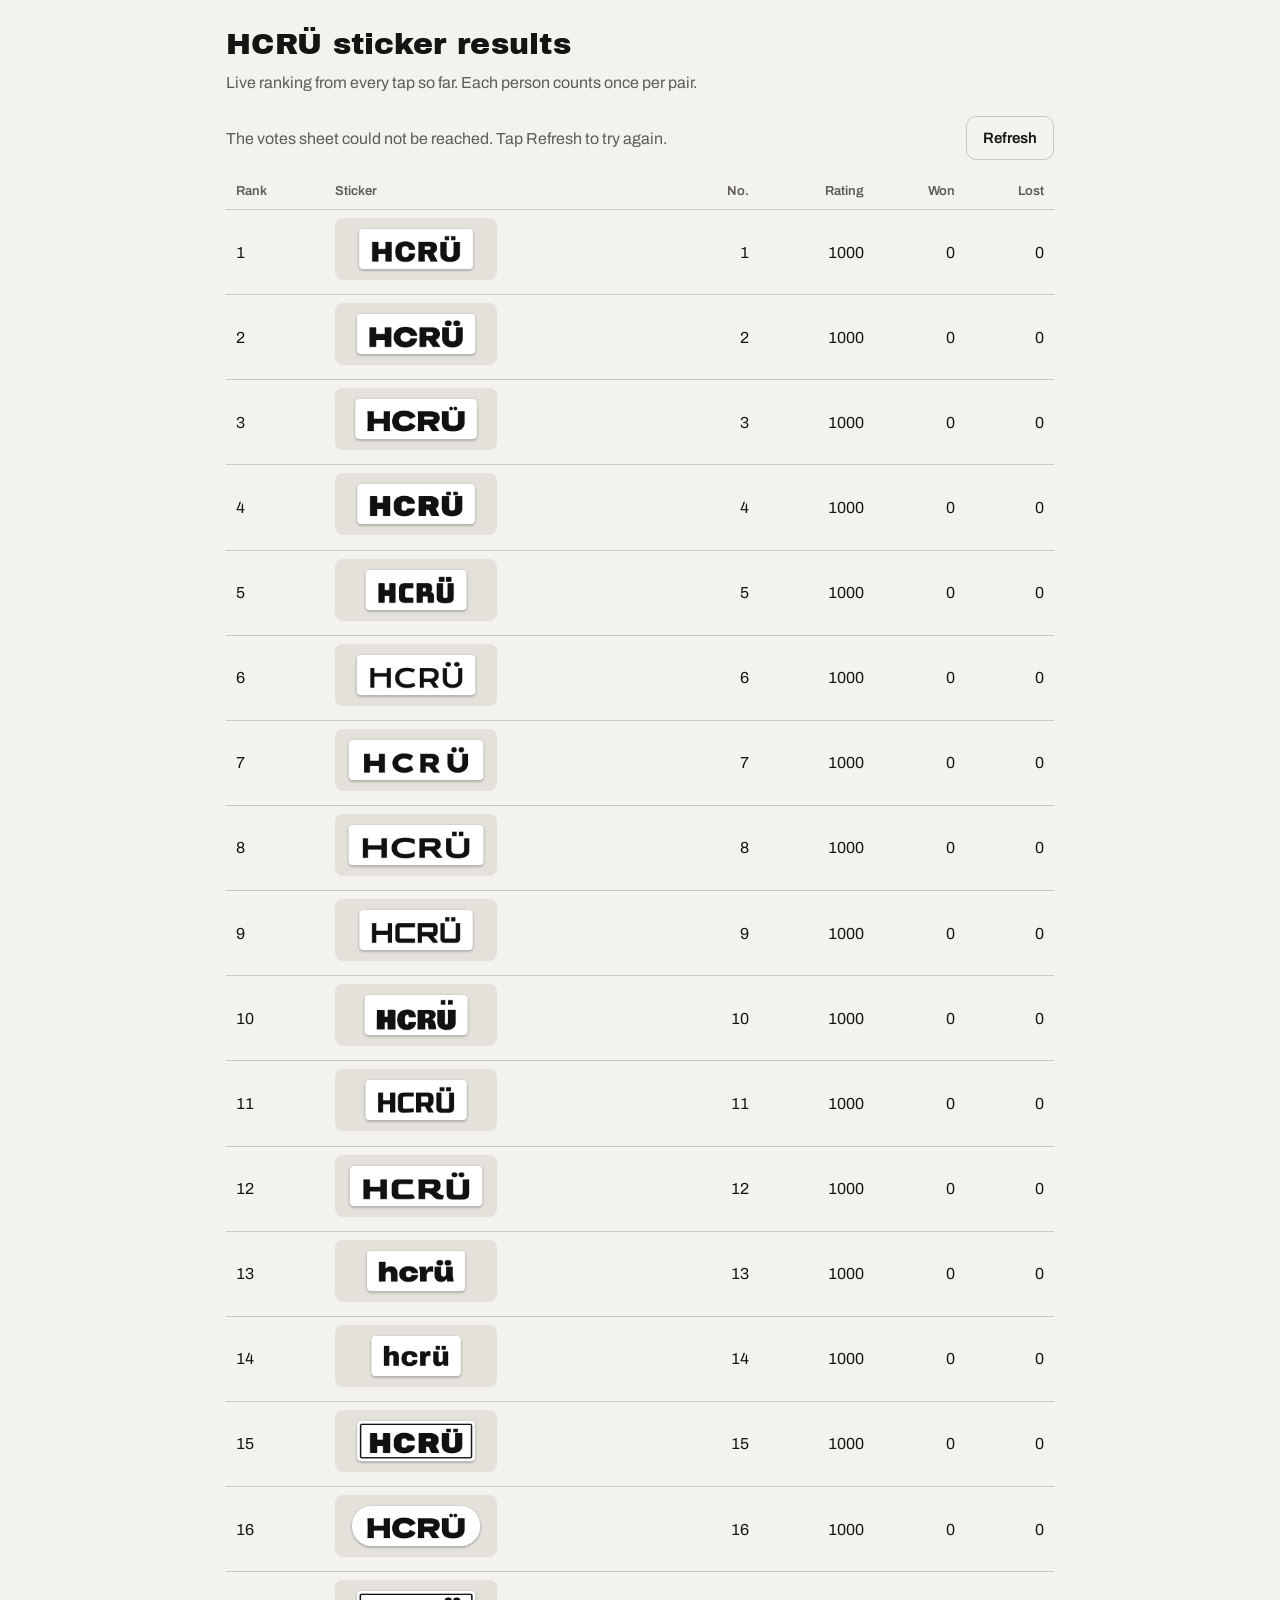
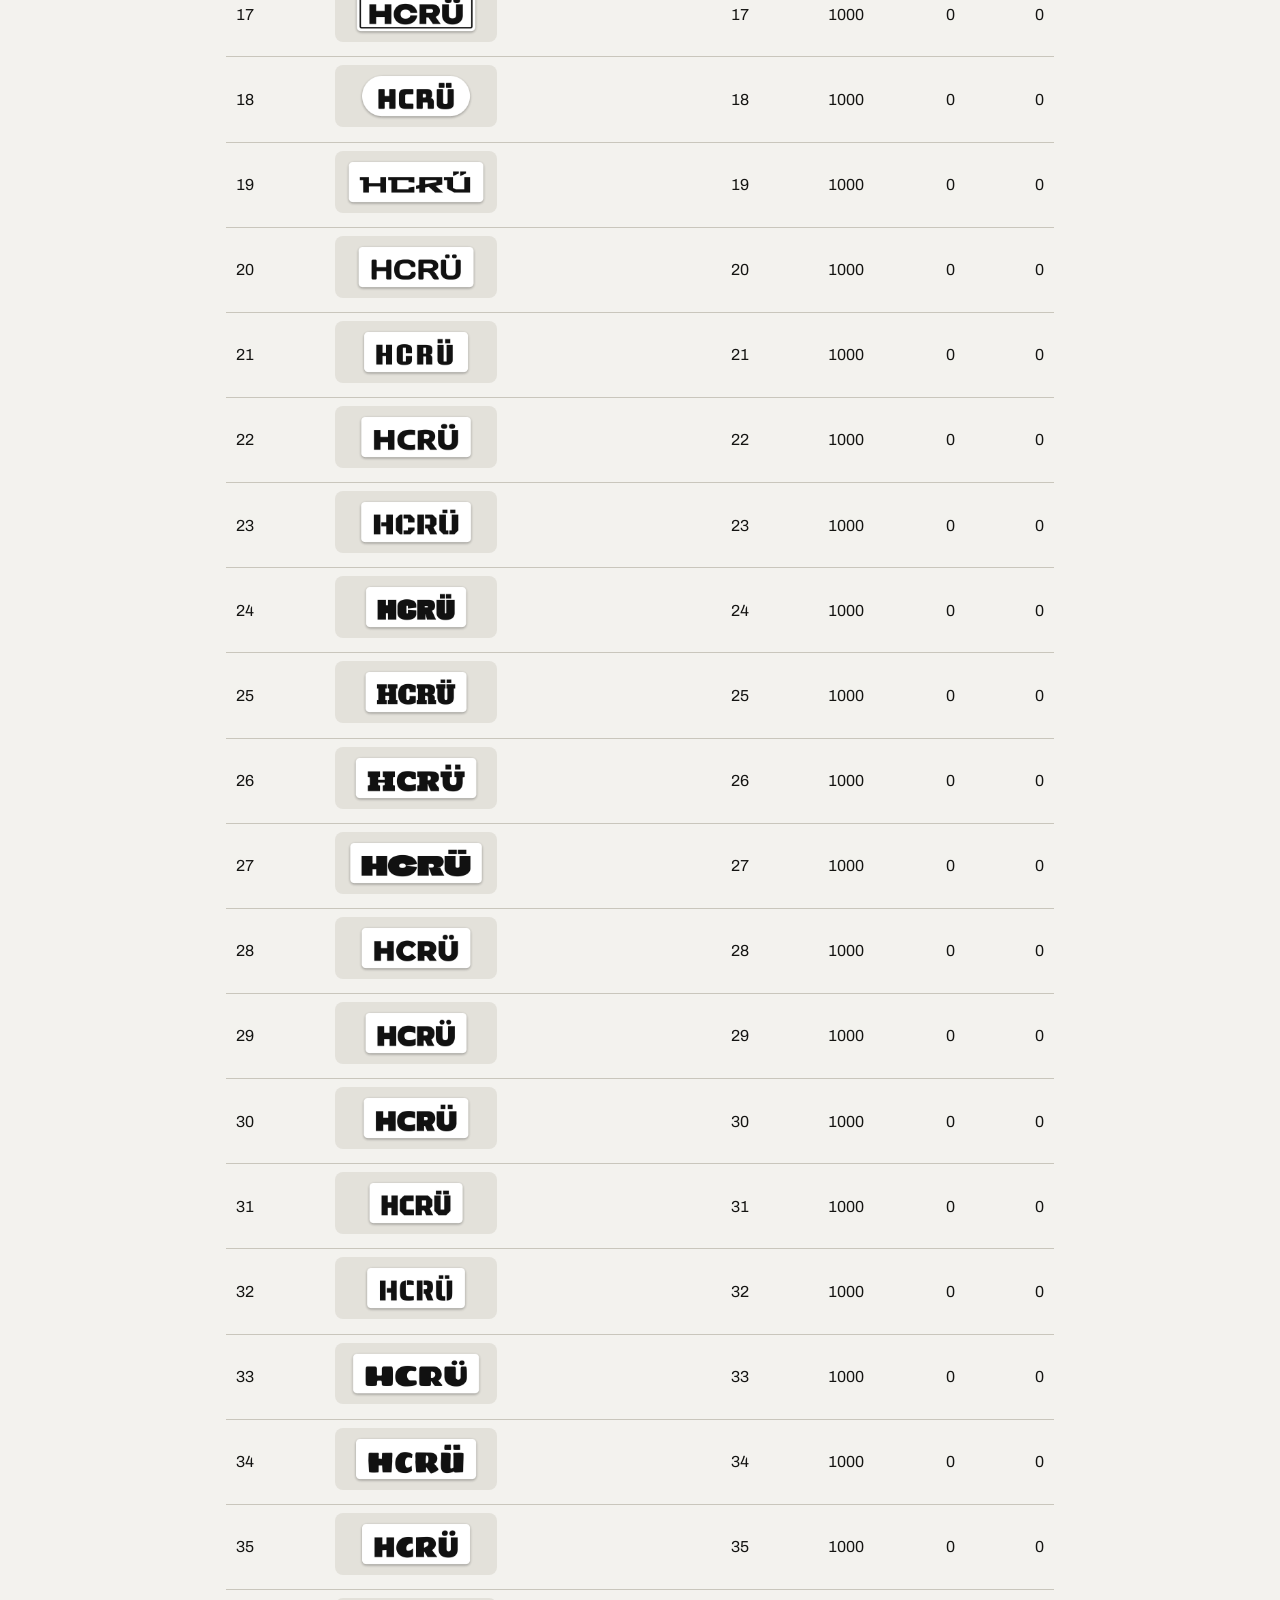
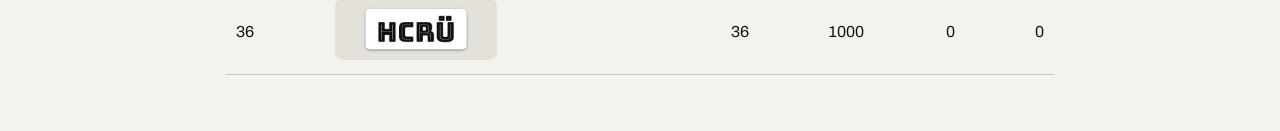
==== results.html @ a0993fce "Live results, link preview, 30-vote stopping point Co-Authored-By: Claude Fable 5.2 <noreply@anthrop" ====
<!DOCTYPE html>
<html lang="en">
<head>
<meta charset="utf-8">
<meta name="viewport" content="width=device-width, initial-scale=1">
<meta name="robots" content="noindex">
<title>HCRÜ Sticker Results</title>
<link rel="preconnect" href="https://fonts.googleapis.com">
<link rel="stylesheet" href="https://fonts.googleapis.com/css2?family=Archivo:wght@400;600&family=Archivo+Black&display=swap">
<link rel="stylesheet" href="style.css">
</head>
<body>
<main>
  <header class="stack-s">
    <h1>HCRÜ sticker results</h1>
    <p class="lede">Live ranking from every tap so far. Each person counts once per pair.</p>
  </header>

  <section class="stack-m">
    <div class="row">
      <p id="summary" class="status" role="status">Loading votes…</p>
      <button class="btn" id="refresh" type="button">Refresh</button>
    </div>
    <div class="tablewrap">
      <table>
        <thead><tr><th>Rank</th><th>Sticker</th><th class="num">No.</th><th class="num">Rating</th><th class="num">Won</th><th class="num">Lost</th></tr></thead>
        <tbody id="body"></tbody>
      </table>
    </div>
  </section>
</main>

<script>
(function(){
  var N=36, L='abcdefghijklmnopqrstuvwxyz0123456789';
  var SHEET='11CRZsgi-4AOgsLqMVMHACN01LFR98q4lLzRpPHoyaM0';
  var $=function(id){return document.getElementById(id)};
  var src=function(i){return 'img/s'+(i<9?'0':'')+(i+1)+'.png'};

  function rng(seed){return function(){seed|=0;seed=seed+0x6D2B79F5|0;var t=Math.imul(seed^seed>>>15,1|seed);t=t+Math.imul(t^t>>>7,61|t)^t;return((t^t>>>14)>>>0)/4294967296}}
  function ratings(games){
    /* Elo, K=24, averaged over 40 shuffled orders so the result does not depend on vote order */
    var P=40,sum=[],i,p,r,rand=rng(20261112);
    for(i=0;i<N;i++)sum.push(0);
    for(p=0;p<P;p++){
      var g=games.slice();
      for(i=g.length-1;i>0;i--){var j=Math.floor(rand()*(i+1)),t=g[i];g[i]=g[j];g[j]=t}
      r=[];for(i=0;i<N;i++)r.push(1000);
      g.forEach(function(m){var e=1/(1+Math.pow(10,(r[m[1]]-r[m[0]])/400)),d=24*(1-e);r[m[0]]+=d;r[m[1]]-=d});
      for(i=0;i<N;i++)sum[i]+=r[i];
    }
    return sum.map(function(x){return x/P});
  }
  function render(values){
    var taps={},games=[],won=[],lost=[],voters={},i,k;
    values.forEach(function(v){
      var m=/^([a-z0-9]{8}):([a-z0-9])>([a-z0-9])$/.exec(String(v||'').trim());
      if(!m||m[2]===m[3])return;
      var key=m[1]+':'+(m[2]<m[3]?m[2]+m[3]:m[3]+m[2]);
      if(!taps[key])taps[key]=[L.indexOf(m[2]),L.indexOf(m[3])];
    });
    for(i=0;i<N;i++){won.push(0);lost.push(0)}
    for(k in taps){games.push(taps[k]);won[taps[k][0]]++;lost[taps[k][1]]++;voters[k.slice(0,8)]=1}
    var nv=Object.keys(voters).length,r=ratings(games),order=[];
    for(i=0;i<N;i++)order.push(i);
    order.sort(function(a,b){return r[b]-r[a]||a-b});
    $('summary').textContent=games.length+(games.length===1?' vote':' votes')+' from '+nv+(nv===1?' person':' people')+(games.length<400?'. Rankings are rough until there are several hundred votes.':'.');
    var body=$('body');body.textContent='';
    order.forEach(function(s,n){
      var tr=document.createElement('tr');
      function td(text,cls){var c=document.createElement('td');if(cls)c.className=cls;c.textContent=text;tr.appendChild(c);return c}
      td(String(n+1));
      var c=td(''),sp=document.createElement('span'),im=document.createElement('img');
      sp.className='thumb';im.src=src(s);im.alt='Sticker '+(s+1);im.width=150;im.height=58;im.loading='lazy';sp.appendChild(im);c.appendChild(sp);
      td(String(s+1),'num');td(String(Math.round(r[s])),'num');td(String(won[s]),'num');td(String(lost[s]),'num');
      body.appendChild(tr);
    });
  }

  /* The responses sheet is read through its public query endpoint, loaded as a script. */
  var pending=null,timer=null;
  window.hcruData=function(resp){
    clearTimeout(timer);
    if(!resp||resp.status!=='ok'||!resp.table){$('summary').textContent='The votes sheet could not be read. Check that it is still shared for viewing.';return}
    render(resp.table.rows.map(function(row){return row&&row.c&&row.c[0]?row.c[0].v:''}));
  };
  function load(){
    if(pending)pending.remove();
    $('summary').textContent='Loading votes…';
    clearTimeout(timer);
    timer=setTimeout(function(){$('summary').textContent='The votes are taking a while to load. Check your connection and tap Refresh.'},10000);
    pending=document.createElement('script');
    pending.src='https://docs.google.com/spreadsheets/d/'+SHEET+'/gviz/tq?tqx=out:json;responseHandler:hcruData&headers=1&tq='+encodeURIComponent('select B')+'&t='+Date.now();
    pending.onerror=function(){clearTimeout(timer);$('summary').textContent='The votes sheet could not be reached. Tap Refresh to try again.'};
    document.head.appendChild(pending);
  }
  $('refresh').addEventListener('click',load);
  render([]);load();
})();
</script>
</body>
</html>
---- style.css ----
/* Layout: one narrow column. Two big tap targets, a quiet status row, results table on its own page. */
:root{
  --bg:#F3F2EE; --card:#E3E1DA; --card-hover:#D6D3CA; --ink:#141412; --muted:#5E5C55; --line:#C9C6BC; --accent:#1D4ED8;
  --display:'Archivo Black','Arial Black',Impact,sans-serif;
  --body:Archivo,'Helvetica Neue',Arial,sans-serif;
  color-scheme:light;
}
@media (prefers-color-scheme: dark){
  :root{
    --bg:#161614; --card:#2B2A27; --card-hover:#3A3935; --ink:#F1EFE8; --muted:#A8A59B; --line:#45433E; --accent:#8FB0FF;
    color-scheme:dark;
  }
}
*{box-sizing:border-box}
html,body{margin:0}
body{background:var(--bg);color:var(--ink);font-family:var(--body);font-size:16px;line-height:1.45}
main{max-width:860px;margin:0 auto;padding:28px 16px 56px;display:flex;flex-direction:column;gap:22px}
h1{font-family:var(--display);font-weight:400;font-size:30px;line-height:1.1;margin:0;letter-spacing:.01em;text-wrap:balance}
h2{font-family:var(--display);font-weight:400;font-size:20px;margin:0}
p{margin:0}
.stack-s{display:flex;flex-direction:column;gap:10px}
.stack-m{display:flex;flex-direction:column;gap:14px}
.lede{color:var(--muted);max-width:60ch}
.pair{display:grid;grid-template-columns:repeat(2,minmax(0,1fr));gap:14px}
@media (max-width:620px){.pair{grid-template-columns:minmax(0,1fr)}}
.pick{appearance:none;border:2px solid transparent;background:var(--card);border-radius:14px;padding:18px 10px;cursor:pointer;display:flex;align-items:center;justify-content:center;min-height:150px;transition:background .12s}
.pick:hover{background:var(--card-hover)}
.pick:focus-visible{outline:3px solid var(--accent);outline-offset:2px}
.pick:active{border-color:var(--ink)}
.pick img{display:block;max-width:100%;height:auto;width:440px;pointer-events:none}
@media (prefers-reduced-motion: reduce){.pick{transition:none}}
.row{display:flex;flex-wrap:wrap;align-items:center;gap:10px 16px;justify-content:space-between}
.btns{display:flex;gap:10px;flex-wrap:wrap;align-items:center}
.status{color:var(--muted);font-variant-numeric:tabular-nums}
.btn{appearance:none;font:600 15px var(--body);color:var(--ink);background:transparent;border:1.5px solid var(--line);border-radius:10px;padding:11px 16px;min-height:44px;cursor:pointer}
.btn:hover{border-color:var(--ink)}
.btn:focus-visible{outline:3px solid var(--accent);outline-offset:2px}
.btn.solid{background:var(--ink);color:var(--bg);border-color:var(--ink)}
.panel{border-top:1.5px solid var(--line);padding-top:20px;display:flex;flex-direction:column;gap:14px}
.code{font:600 15px ui-monospace,SFMono-Regular,Menlo,monospace;background:var(--card);border-radius:10px;padding:12px 14px;overflow-wrap:anywhere;user-select:all;-webkit-user-select:all}
.note{color:var(--muted);font-size:14px}
.tablewrap{overflow-x:auto}
table{border-collapse:collapse;width:100%;font-variant-numeric:tabular-nums}
th,td{text-align:left;padding:8px 10px;border-bottom:1px solid var(--line);vertical-align:middle}
th{font-weight:600;font-size:13px;color:var(--muted)}
td.num,th.num{text-align:right}
td .thumb{background:var(--card);border-radius:8px;padding:2px 6px;display:inline-block}
td .thumb img{display:block;width:150px;height:auto}
textarea{width:100%;min-height:110px;font:15px ui-monospace,SFMono-Regular,Menlo,monospace;color:var(--ink);background:var(--bg);border:1.5px solid var(--line);border-radius:10px;padding:10px}
textarea:focus-visible{outline:3px solid var(--accent);outline-offset:1px}
label{font-weight:600}
[hidden]{display:none !important}
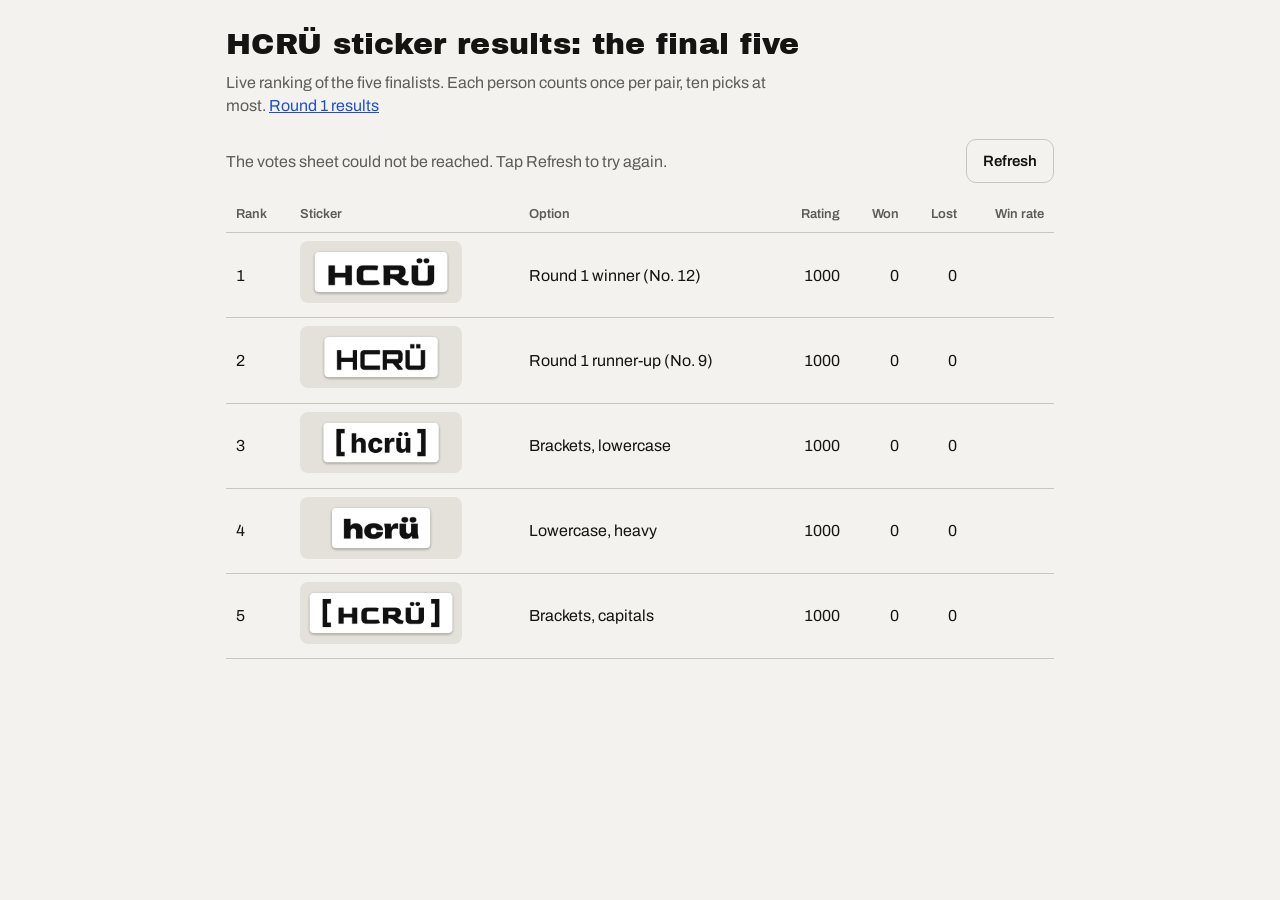
==== commit 5e21ab82: "Final round: five finalists Co-Authored-By: Claude Fable 5.2 <noreply@anthropic.com> Claude-Session:" ====
--- a/results.html
+++ b/results.html
@@ -12,8 +12,8 @@
 <body>
 <main>
   <header class="stack-s">
-    <h1>HCRÜ sticker results</h1>
-    <p class="lede">Live ranking from every tap so far. Each person counts once per pair.</p>
+    <h1>HCRÜ sticker results: the final five</h1>
+    <p class="lede">Live ranking of the five finalists. Each person counts once per pair, ten picks at most. <a href="round1.html">Round 1 results</a></p>
   </header>
 
   <section class="stack-m">
@@ -23,7 +23,7 @@
     </div>
     <div class="tablewrap">
       <table>
-        <thead><tr><th>Rank</th><th>Sticker</th><th class="num">No.</th><th class="num">Rating</th><th class="num">Won</th><th class="num">Lost</th></tr></thead>
+        <thead><tr><th>Rank</th><th>Sticker</th><th>Option</th><th class="num">Rating</th><th class="num">Won</th><th class="num">Lost</th><th class="num">Win rate</th></tr></thead>
         <tbody id="body"></tbody>
       </table>
     </div>
@@ -32,15 +32,16 @@
 
 <script>
 (function(){
-  var N=36, L='abcdefghijklmnopqrstuvwxyz0123456789';
+  var N=5, L='abcde';
+  var NAMES=['Round 1 winner (No. 12)','Round 1 runner-up (No. 9)','Brackets, lowercase','Lowercase, heavy','Brackets, capitals'];
   var SHEET='11CRZsgi-4AOgsLqMVMHACN01LFR98q4lLzRpPHoyaM0';
   var $=function(id){return document.getElementById(id)};
-  var src=function(i){return 'img/s'+(i<9?'0':'')+(i+1)+'.png'};
+  var src=function(i){return 'final/f'+(i+1)+'.png'};
 
   function rng(seed){return function(){seed|=0;seed=seed+0x6D2B79F5|0;var t=Math.imul(seed^seed>>>15,1|seed);t=t+Math.imul(t^t>>>7,61|t)^t;return((t^t>>>14)>>>0)/4294967296}}
   function ratings(games){
     /* Elo, K=24, averaged over 40 shuffled orders so the result does not depend on vote order */
-    var P=40,sum=[],i,p,r,rand=rng(20261112);
+    var P=40,sum=[],i,p,r,rand=rng(20261114);
     for(i=0;i<N;i++)sum.push(0);
     for(p=0;p<P;p++){
       var g=games.slice();
@@ -54,7 +55,7 @@
   function render(values){
     var taps={},games=[],won=[],lost=[],voters={},i,k;
     values.forEach(function(v){
-      var m=/^([a-z0-9]{8}):([a-z0-9])>([a-z0-9])$/.exec(String(v||'').trim());
+      var m=/^f:([a-z0-9]{8}):([a-e])>([a-e])$/.exec(String(v||'').trim());
       if(!m||m[2]===m[3])return;
       var key=m[1]+':'+(m[2]<m[3]?m[2]+m[3]:m[3]+m[2]);
       if(!taps[key])taps[key]=[L.indexOf(m[2]),L.indexOf(m[3])];
@@ -64,15 +65,16 @@
     var nv=Object.keys(voters).length,r=ratings(games),order=[];
     for(i=0;i<N;i++)order.push(i);
     order.sort(function(a,b){return r[b]-r[a]||a-b});
-    $('summary').textContent=games.length+(games.length===1?' vote':' votes')+' from '+nv+(nv===1?' person':' people')+(games.length<400?'. Rankings are rough until there are several hundred votes.':'.');
+    $('summary').textContent=games.length+(games.length===1?' pick':' picks')+' from '+nv+(nv===1?' person':' people')+(nv<15?'. Wait for at least 15 people before calling it.':'.');
     var body=$('body');body.textContent='';
     order.forEach(function(s,n){
       var tr=document.createElement('tr');
       function td(text,cls){var c=document.createElement('td');if(cls)c.className=cls;c.textContent=text;tr.appendChild(c);return c}
       td(String(n+1));
       var c=td(''),sp=document.createElement('span'),im=document.createElement('img');
-      sp.className='thumb';im.src=src(s);im.alt='Sticker '+(s+1);im.width=150;im.height=58;im.loading='lazy';sp.appendChild(im);c.appendChild(sp);
-      td(String(s+1),'num');td(String(Math.round(r[s])),'num');td(String(won[s]),'num');td(String(lost[s]),'num');
+      sp.className='thumb';im.src=src(s);im.alt=NAMES[s];im.width=150;im.height=58;sp.appendChild(im);c.appendChild(sp);
+      td(NAMES[s]);td(String(Math.round(r[s])),'num');td(String(won[s]),'num');td(String(lost[s]),'num');
+      var t=won[s]+lost[s];td(t?Math.round(100*won[s]/t)+'%':'',' num'.trim());
       body.appendChild(tr);
     });
   }
--- a/style.css
+++ b/style.css
@@ -18,6 +18,7 @@
 h1{font-family:var(--display);font-weight:400;font-size:30px;line-height:1.1;margin:0;letter-spacing:.01em;text-wrap:balance}
 h2{font-family:var(--display);font-weight:400;font-size:20px;margin:0}
 p{margin:0}
+a{color:var(--accent)}
 .stack-s{display:flex;flex-direction:column;gap:10px}
 .stack-m{display:flex;flex-direction:column;gap:14px}
 .lede{color:var(--muted);max-width:60ch}
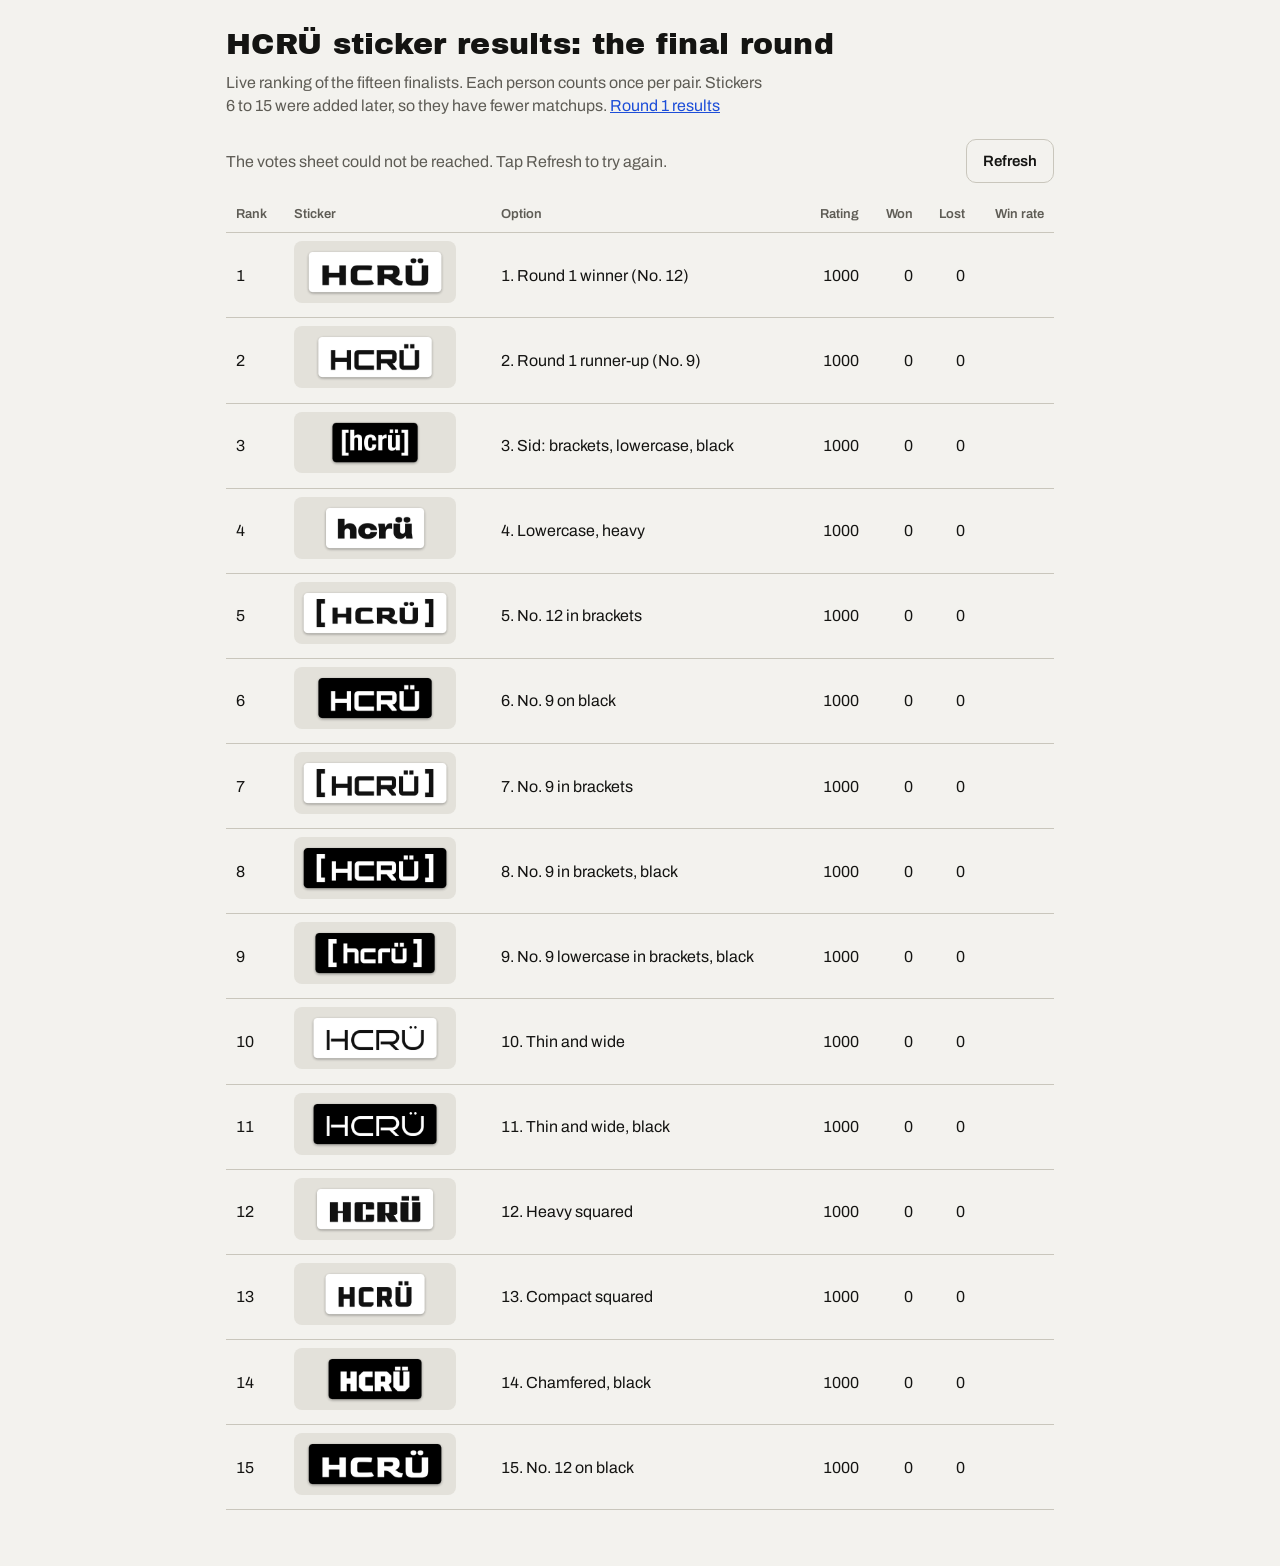
==== commit 8dd1af67: "Add ten new finalists built from the leading features Co-Authored-By: Claude Fable 5.2 <noreply@anth" ====
--- a/results.html
+++ b/results.html
@@ -12,8 +12,8 @@
 <body>
 <main>
   <header class="stack-s">
-    <h1>HCRÜ sticker results: the final five</h1>
-    <p class="lede">Live ranking of the five finalists. Each person counts once per pair, ten picks at most. <a href="round1.html">Round 1 results</a></p>
+    <h1>HCRÜ sticker results: the final round</h1>
+    <p class="lede">Live ranking of the fifteen finalists. Each person counts once per pair. Stickers 6 to 15 were added later, so they have fewer matchups. <a href="round1.html">Round 1 results</a></p>
   </header>
 
   <section class="stack-m">
@@ -32,8 +32,8 @@
 
 <script>
 (function(){
-  var N=5, L='abcde';
-  var NAMES=['Round 1 winner (No. 12)','Round 1 runner-up (No. 9)','Brackets, lowercase','Lowercase, heavy','Brackets, capitals'];
+  var N=15, L='abcdefghijklmno';
+  var NAMES=['1. Round 1 winner (No. 12)','2. Round 1 runner-up (No. 9)','3. Sid: brackets, lowercase, black','4. Lowercase, heavy','5. No. 12 in brackets','6. No. 9 on black','7. No. 9 in brackets','8. No. 9 in brackets, black','9. No. 9 lowercase in brackets, black','10. Thin and wide','11. Thin and wide, black','12. Heavy squared','13. Compact squared','14. Chamfered, black','15. No. 12 on black'];
   var SHEET='11CRZsgi-4AOgsLqMVMHACN01LFR98q4lLzRpPHoyaM0';
   var $=function(id){return document.getElementById(id)};
   var src=function(i){return 'final/f'+(i+1)+'.png'};
@@ -55,7 +55,7 @@
   function render(values){
     var taps={},games=[],won=[],lost=[],voters={},i,k;
     values.forEach(function(v){
-      var m=/^f:([a-z0-9]{8}):([a-e])>([a-e])$/.exec(String(v||'').trim());
+      var m=/^f:([a-z0-9]{8}):([a-o])>([a-o])$/.exec(String(v||'').trim());
       if(!m||m[2]===m[3])return;
       var key=m[1]+':'+(m[2]<m[3]?m[2]+m[3]:m[3]+m[2]);
       if(!taps[key])taps[key]=[L.indexOf(m[2]),L.indexOf(m[3])];
@@ -65,7 +65,7 @@
     var nv=Object.keys(voters).length,r=ratings(games),order=[];
     for(i=0;i<N;i++)order.push(i);
     order.sort(function(a,b){return r[b]-r[a]||a-b});
-    $('summary').textContent=games.length+(games.length===1?' pick':' picks')+' from '+nv+(nv===1?' person':' people')+(nv<15?'. Wait for at least 15 people before calling it.':'.');
+    $('summary').textContent=games.length+(games.length===1?' pick':' picks')+' from '+nv+(nv===1?' person':' people')+'.';
     var body=$('body');body.textContent='';
     order.forEach(function(s,n){
       var tr=document.createElement('tr');
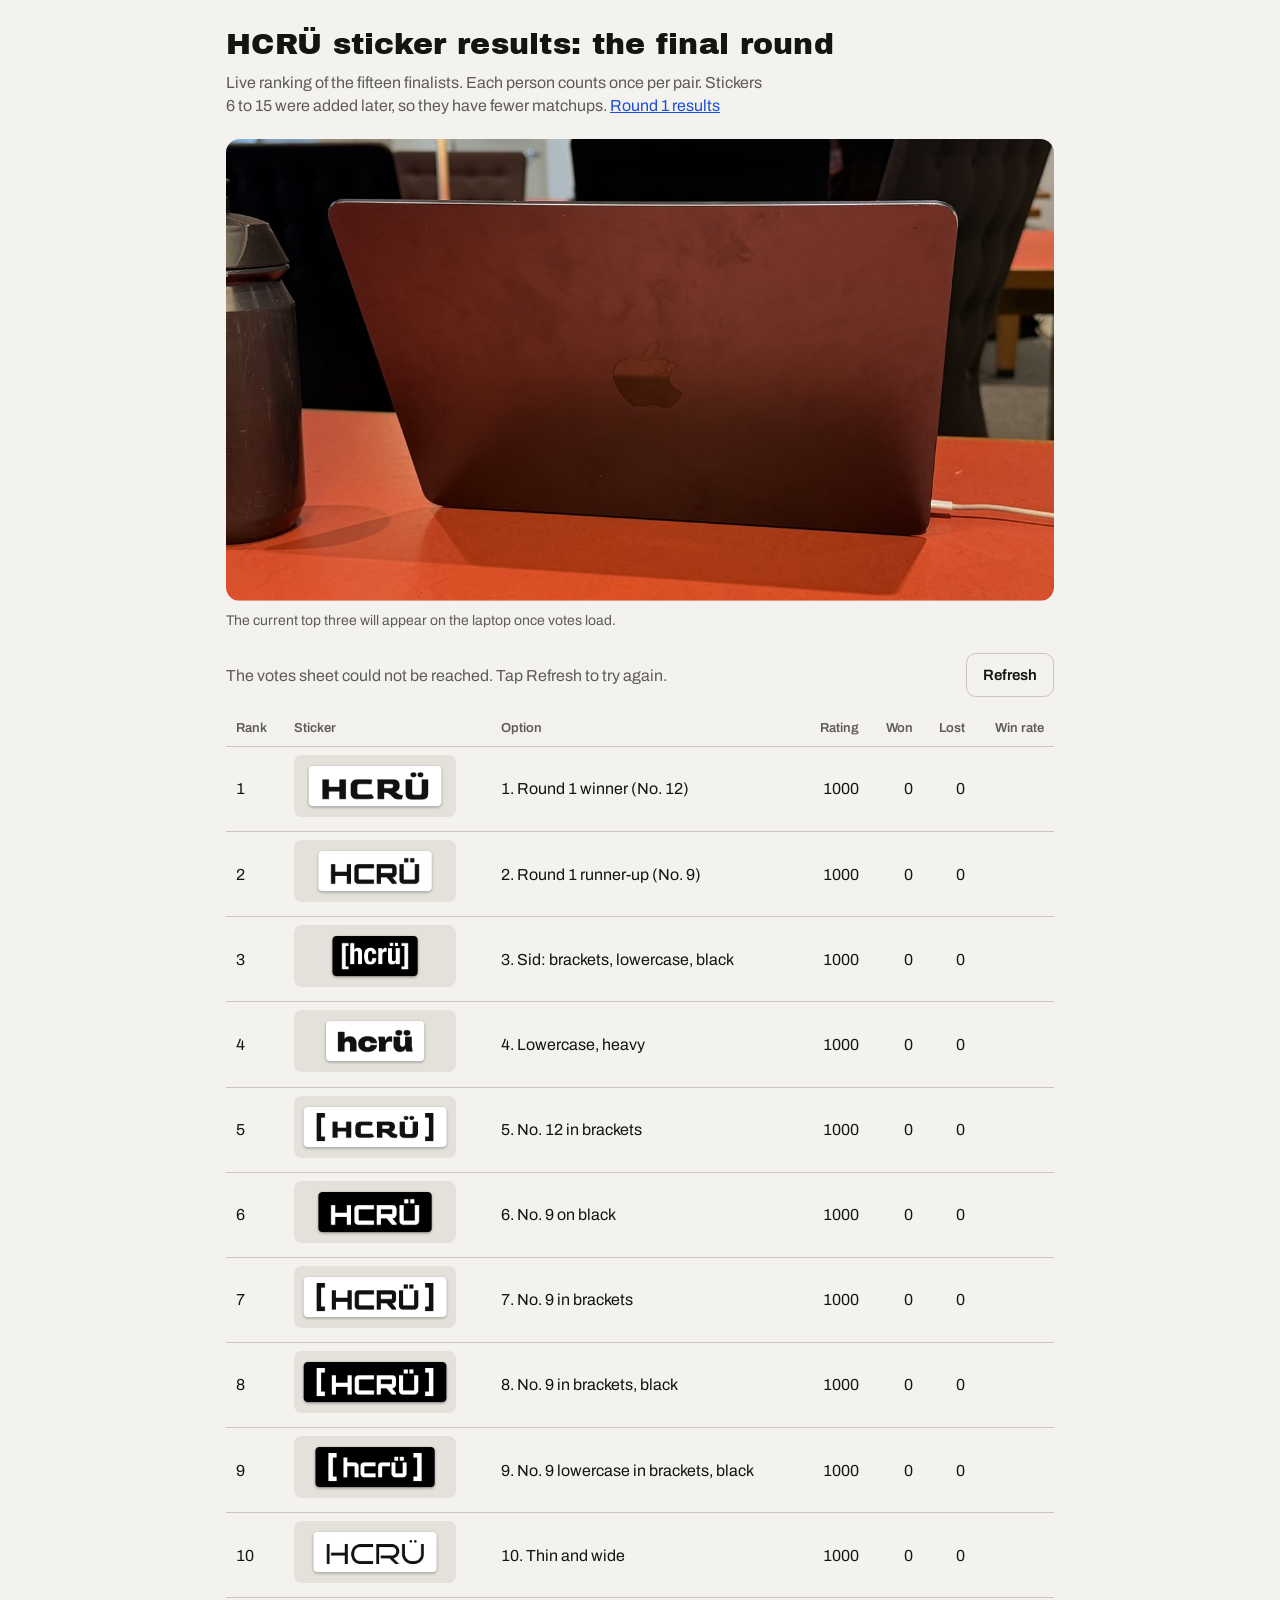
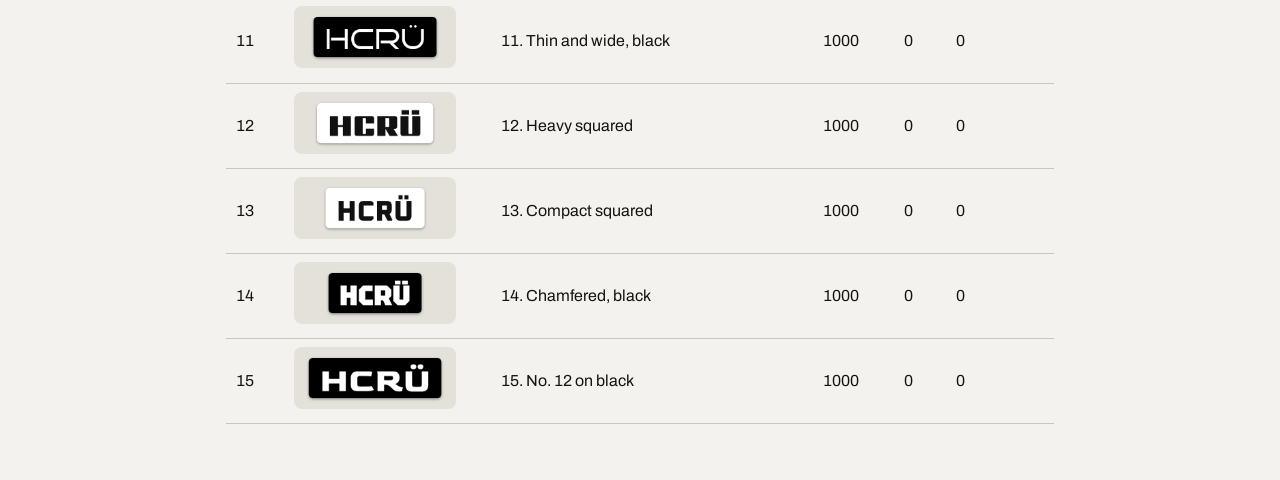
==== commit fccb36e2: "Show the current top three on a laptop photo at the top of the results page Co-Authored-By: Claude F" ====
--- a/results.html
+++ b/results.html
@@ -15,6 +15,18 @@
     <h1>HCRÜ sticker results: the final round</h1>
     <p class="lede">Live ranking of the fifteen finalists. Each person counts once per pair. Stickers 6 to 15 were added later, so they have fewer matchups. <a href="round1.html">Round 1 results</a></p>
   </header>
+
+  <section class="stack-s" aria-label="Current top three on a laptop">
+    <div class="lid" id="lid">
+      <div class="lid-stage" id="lidStage">
+        <img class="lid-photo" src="laptop.jpg" alt="Back of a dark laptop on a red table" width="1220" height="680">
+        <img class="lid-sticker" id="lid0" alt="" width="880" height="340" hidden>
+        <img class="lid-sticker" id="lid1" alt="" width="880" height="340" hidden>
+        <img class="lid-sticker" id="lid2" alt="" width="880" height="340" hidden>
+      </div>
+    </div>
+    <p class="note" id="lidNote">The current top three will appear on the laptop once votes load.</p>
+  </section>
 
   <section class="stack-m">
     <div class="row">
@@ -52,6 +64,34 @@
     }
     return sum.map(function(x){return x/P});
   }
+  /* Top three on the laptop photo. Nothing here is drawn by hand or by a model: each sticker file is placed
+     with a fixed perspective transform, so the same ranking always gives the same picture.
+     LID maps lid millimetres (304 x 215, origin at the lid's top left) to pixels in laptop.jpg (1220 x 680).
+     It comes from the lid's four corners in the photo: (152,94.4) (1077.6,97.6) (1034.4,584) (292,529.6).
+     BOX is each sticker's body inside its 880 x 340 file: [left, top, width, height]. */
+  var LID=[2.5768208,0.97587498,152,-0.031853608,2.6131161,94.4,-0.00043422054,0.001112028,1];
+  var BOX=[[51,53,778,235],[108,53,664,235],[190,53,500,235],[152,53,576,235],[22,53,836,235],[108,53,664,235],[22,53,836,235],[22,53,836,235],[90,53,700,235],[79,53,722,235],[79,53,722,235],[100,53,680,235],[150,53,580,235],[167,53,546,235],[51,53,778,235]];
+  var STICKER_MM=27, PLACES=['1st, top left','2nd, top right','3rd, bottom left'];
+  function lidMatrix(s,slot){
+    var b=BOX[s],k=STICKER_MM/b[3],w=b[2]*k,x0=slot===1?282-w:22,y0=slot===2?166:20;
+    /* file pixels -> millimetres on the lid */
+    var S=[k,0,x0-b[0]*k, 0,k,y0-b[1]*k, 0,0,1],M=[],r,c;
+    for(r=0;r<3;r++)for(c=0;c<3;c++)M.push(LID[r*3]*S[c]+LID[r*3+1]*S[3+c]+LID[r*3+2]*S[6+c]);
+    return 'matrix3d('+[M[0],M[3],0,M[6], M[1],M[4],0,M[7], 0,0,1,0, M[2],M[5],0,M[8]].join(',')+')';
+  }
+  function lid(top,ready){
+    var i,el,parts=[];
+    for(i=0;i<3;i++){
+      el=$('lid'+i);
+      if(!ready){el.hidden=true;continue}
+      el.src=src(top[i]);el.style.transform=lidMatrix(top[i],i);el.hidden=false;
+      parts.push(PLACES[i]+': '+NAMES[top[i]].replace(/^\d+\. /,''));
+    }
+    $('lidNote').textContent=ready?'Current top three, at about 27 mm tall. '+parts.join('; ')+'.':'The current top three will appear on the laptop once votes load.';
+    $('lid').setAttribute('aria-label',ready?'Laptop lid with the current top three stickers. '+parts.join('; ')+'.':'');
+  }
+  function lidFit(){var w=$('lid').clientWidth;if(w)$('lidStage').style.transform='scale('+(w/1220)+')'}
+  window.addEventListener('resize',lidFit);lidFit();
   function render(values){
     var taps={},games=[],won=[],lost=[],voters={},i,k;
     values.forEach(function(v){
@@ -65,6 +105,7 @@
     var nv=Object.keys(voters).length,r=ratings(games),order=[];
     for(i=0;i<N;i++)order.push(i);
     order.sort(function(a,b){return r[b]-r[a]||a-b});
+    lid(order.slice(0,3),games.length>0);
     $('summary').textContent=games.length+(games.length===1?' pick':' picks')+' from '+nv+(nv===1?' person':' people')+'.';
     var body=$('body');body.textContent='';
     order.forEach(function(s,n){
--- a/style.css
+++ b/style.css
@@ -51,3 +51,9 @@
 textarea:focus-visible{outline:3px solid var(--accent);outline-offset:1px}
 label{font-weight:600}
 [hidden]{display:none !important}
+
+/* Results page: the laptop photo with the top three stickers laid on its lid. The stage is a fixed 1220 x 680 and is scaled to fit. */
+.lid{position:relative;width:100%;aspect-ratio:1220/680;overflow:hidden;border-radius:14px;background:var(--card)}
+.lid-stage{position:absolute;left:0;top:0;width:1220px;height:680px;transform-origin:0 0}
+.lid-photo{display:block;width:1220px;height:680px}
+.lid-sticker{position:absolute;left:0;top:0;width:880px;height:340px;max-width:none;transform-origin:0 0;filter:brightness(.8) blur(.6px)}
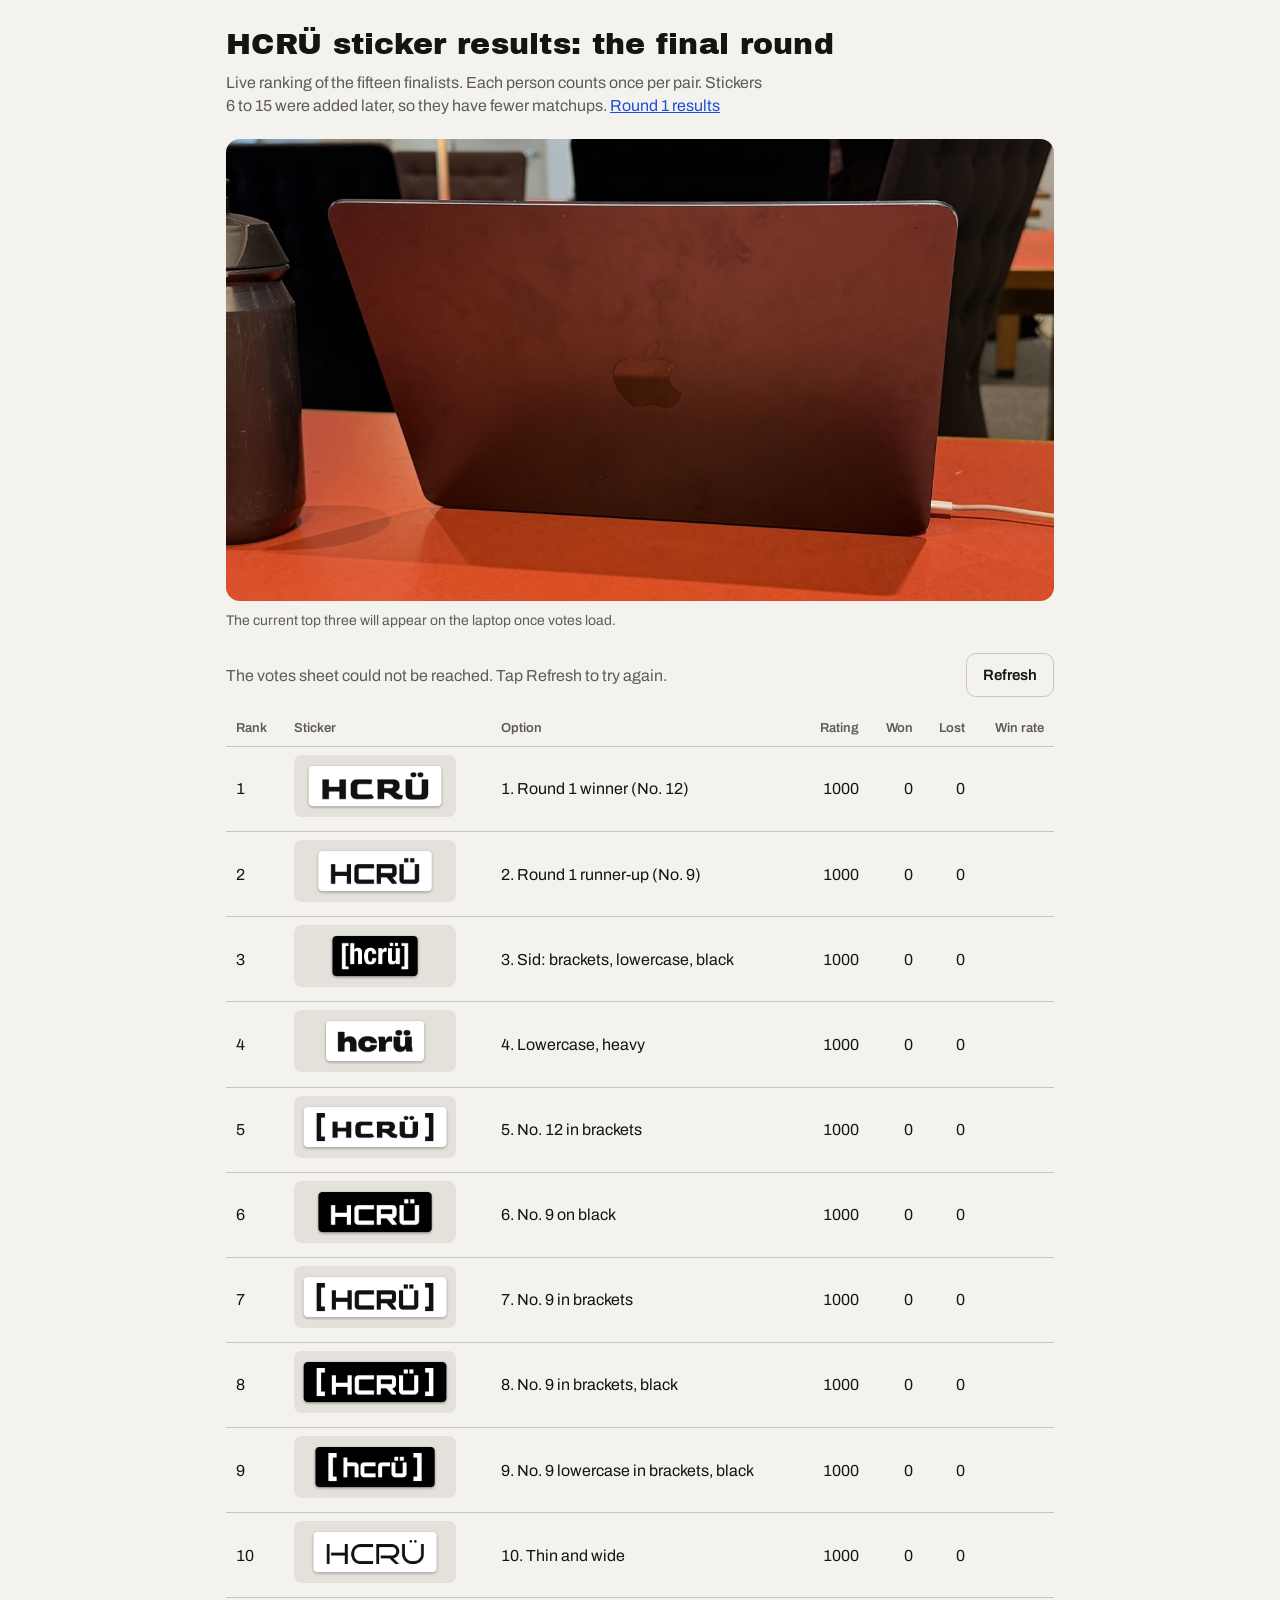
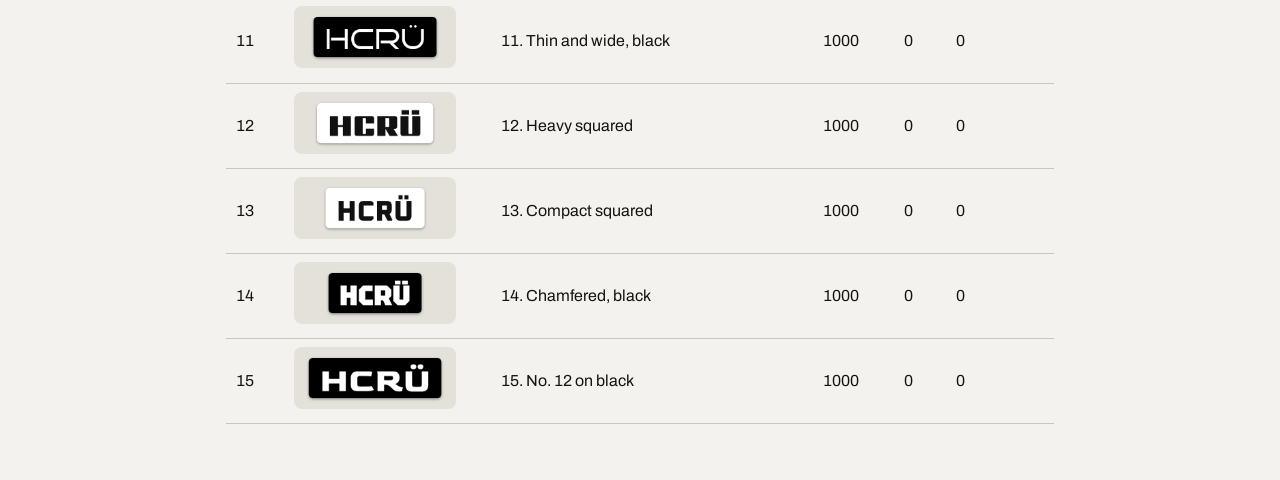
==== commit 6fbf1637: "Draw the laptop view on a canvas so it renders the same in Safari and Chrome The CSS perspective ver" ====
--- a/results.html
+++ b/results.html
@@ -8,6 +8,10 @@
 <link rel="preconnect" href="https://fonts.googleapis.com">
 <link rel="stylesheet" href="https://fonts.googleapis.com/css2?family=Archivo:wght@400;600&family=Archivo+Black&display=swap">
 <link rel="stylesheet" href="style.css">
+<style>
+/* The laptop picture with the top three stickers drawn on its lid. It is one canvas, so it scales like an image. */
+.lid{display:block;width:100%;height:auto;border-radius:14px;background:var(--card)}
+</style>
 </head>
 <body>
 <main>
@@ -17,14 +21,7 @@
   </header>
 
   <section class="stack-s" aria-label="Current top three on a laptop">
-    <div class="lid" id="lid">
-      <div class="lid-stage" id="lidStage">
-        <img class="lid-photo" src="laptop.jpg" alt="Back of a dark laptop on a red table" width="1220" height="680">
-        <img class="lid-sticker" id="lid0" alt="" width="880" height="340" hidden>
-        <img class="lid-sticker" id="lid1" alt="" width="880" height="340" hidden>
-        <img class="lid-sticker" id="lid2" alt="" width="880" height="340" hidden>
-      </div>
-    </div>
+    <canvas class="lid" id="lid" width="1220" height="680" role="img" aria-label="Back of a dark laptop on a red table"></canvas>
     <p class="note" id="lidNote">The current top three will appear on the laptop once votes load.</p>
   </section>
 
@@ -64,34 +61,59 @@
     }
     return sum.map(function(x){return x/P});
   }
-  /* Top three on the laptop photo. Nothing here is drawn by hand or by a model: each sticker file is placed
-     with a fixed perspective transform, so the same ranking always gives the same picture.
+  /* Top three on the laptop photo. Nothing here is drawn by hand or by a model: each sticker file is laid on the
+     lid with a fixed perspective mapping, so the same ranking always gives the same picture. It is drawn on a
+     canvas, a small grid of triangles per sticker, because browsers disagree about CSS perspective transforms.
      LID maps lid millimetres (304 x 215, origin at the lid's top left) to pixels in laptop.jpg (1220 x 680).
      It comes from the lid's four corners in the photo: (152,94.4) (1077.6,97.6) (1034.4,584) (292,529.6).
      BOX is each sticker's body inside its 880 x 340 file: [left, top, width, height]. */
   var LID=[2.5768208,0.97587498,152,-0.031853608,2.6131161,94.4,-0.00043422054,0.001112028,1];
   var BOX=[[51,53,778,235],[108,53,664,235],[190,53,500,235],[152,53,576,235],[22,53,836,235],[108,53,664,235],[22,53,836,235],[22,53,836,235],[90,53,700,235],[79,53,722,235],[79,53,722,235],[100,53,680,235],[150,53,580,235],[167,53,546,235],[51,53,778,235]];
   var STICKER_MM=27, PLACES=['1st, top left','2nd, top right','3rd, bottom left'];
-  function lidMatrix(s,slot){
-    var b=BOX[s],k=STICKER_MM/b[3],w=b[2]*k,x0=slot===1?282-w:22,y0=slot===2?166:20;
-    /* file pixels -> millimetres on the lid */
-    var S=[k,0,x0-b[0]*k, 0,k,y0-b[1]*k, 0,0,1],M=[],r,c;
-    for(r=0;r<3;r++)for(c=0;c<3;c++)M.push(LID[r*3]*S[c]+LID[r*3+1]*S[3+c]+LID[r*3+2]*S[6+c]);
-    return 'matrix3d('+[M[0],M[3],0,M[6], M[1],M[4],0,M[7], 0,0,1,0, M[2],M[5],0,M[8]].join(',')+')';
+  var lidPhoto=new Image(), lidImgs={}, lidTop=null, lidLayer=document.createElement('canvas');
+  lidLayer.width=1220;lidLayer.height=680;
+  function lidPoint(x,y){var w=LID[6]*x+LID[7]*y+1;return [(LID[0]*x+LID[1]*y+LID[2])/w,(LID[3]*x+LID[4]*y+LID[5])/w]}
+  /* Draw the triangle a,b,c of the sticker file onto the triangle A,B,C of the photo. */
+  function lidTri(g,img,a,b,c,A,B,C){
+    var d=(b[0]-a[0])*(c[1]-a[1])-(c[0]-a[0])*(b[1]-a[1]);
+    var m11=((B[0]-A[0])*(c[1]-a[1])-(C[0]-A[0])*(b[1]-a[1]))/d, m21=((C[0]-A[0])*(b[0]-a[0])-(B[0]-A[0])*(c[0]-a[0]))/d;
+    var m12=((B[1]-A[1])*(c[1]-a[1])-(C[1]-A[1])*(b[1]-a[1]))/d, m22=((C[1]-A[1])*(b[0]-a[0])-(B[1]-A[1])*(c[0]-a[0]))/d;
+    var cx=(A[0]+B[0]+C[0])/3, cy=(A[1]+B[1]+C[1])/3;
+    function out(P){var dx=P[0]-cx,dy=P[1]-cy,n=Math.sqrt(dx*dx+dy*dy)||1;return [P[0]+dx/n,P[1]+dy/n]} /* 1px overlap hides seams */
+    var p=out(A),q=out(B),r=out(C);
+    g.save();g.beginPath();g.moveTo(p[0],p[1]);g.lineTo(q[0],q[1]);g.lineTo(r[0],r[1]);g.closePath();g.clip();
+    g.setTransform(m11,m12,m21,m22,A[0]-m11*a[0]-m21*a[1],A[1]-m12*a[0]-m22*a[1]);g.drawImage(img,0,0);g.restore();
+  }
+  function lidSticker(g,s,slot){
+    var img=lidImgs[s],b=BOX[s],k=STICKER_MM/b[3],x0=slot===1?282-b[2]*k:22,y0=slot===2?166:20,NX=10,NY=4,i,j;
+    function src(u,v){return [b[0]+b[2]*u/NX,b[1]+b[3]*v/NY]}
+    function dst(u,v){return lidPoint(x0+b[2]*k*u/NX,y0+STICKER_MM*v/NY)}
+    for(j=0;j<NY;j++)for(i=0;i<NX;i++){
+      lidTri(g,img,src(i,j),src(i+1,j),src(i,j+1),dst(i,j),dst(i+1,j),dst(i,j+1));
+      lidTri(g,img,src(i+1,j+1),src(i,j+1),src(i+1,j),dst(i+1,j+1),dst(i,j+1),dst(i+1,j));
+    }
+  }
+  function lidDraw(){
+    var g=$('lid').getContext('2d'),h=lidLayer.getContext('2d'),i;
+    g.setTransform(1,0,0,1,0,0);g.clearRect(0,0,1220,680);
+    if(!lidPhoto.complete||!lidPhoto.naturalWidth)return;
+    g.drawImage(lidPhoto,0,0,1220,680);
+    if(!lidTop)return;
+    h.setTransform(1,0,0,1,0,0);h.clearRect(0,0,1220,680);
+    for(i=0;i<3;i++)if(lidImgs[lidTop[i]]&&lidImgs[lidTop[i]].complete&&lidImgs[lidTop[i]].naturalWidth)lidSticker(h,lidTop[i],i);
+    /* dim the stickers a little so they sit in the room's light */
+    h.setTransform(1,0,0,1,0,0);h.globalCompositeOperation='source-atop';h.fillStyle='rgba(40,22,16,.2)';h.fillRect(0,0,1220,680);h.globalCompositeOperation='source-over';
+    g.drawImage(lidLayer,0,0);
   }
   function lid(top,ready){
-    var i,el,parts=[];
-    for(i=0;i<3;i++){
-      el=$('lid'+i);
-      if(!ready){el.hidden=true;continue}
-      el.src=src(top[i]);el.style.transform=lidMatrix(top[i],i);el.hidden=false;
-      parts.push(PLACES[i]+': '+NAMES[top[i]].replace(/^\d+\. /,''));
-    }
+    var parts=top.map(function(s,i){return PLACES[i]+': '+NAMES[s].replace(/^\d+\. /,'')});
+    lidTop=ready?top:null;
+    if(ready)top.forEach(function(s){if(!lidImgs[s]){lidImgs[s]=new Image();lidImgs[s].onload=lidDraw;lidImgs[s].src=src(s)}});
+    lidDraw();
     $('lidNote').textContent=ready?'Current top three, at about 27 mm tall. '+parts.join('; ')+'.':'The current top three will appear on the laptop once votes load.';
-    $('lid').setAttribute('aria-label',ready?'Laptop lid with the current top three stickers. '+parts.join('; ')+'.':'');
+    $('lid').setAttribute('aria-label','Back of a dark laptop on a red table'+(ready?', with the current top three stickers on its lid. '+parts.join('; ')+'.':'.'));
   }
-  function lidFit(){var w=$('lid').clientWidth;if(w)$('lidStage').style.transform='scale('+(w/1220)+')'}
-  window.addEventListener('resize',lidFit);lidFit();
+  lidPhoto.onload=lidDraw;lidPhoto.src='laptop.jpg';
   function render(values){
     var taps={},games=[],won=[],lost=[],voters={},i,k;
     values.forEach(function(v){
--- a/style.css
+++ b/style.css
@@ -51,9 +51,3 @@
 textarea:focus-visible{outline:3px solid var(--accent);outline-offset:1px}
 label{font-weight:600}
 [hidden]{display:none !important}
-
-/* Results page: the laptop photo with the top three stickers laid on its lid. The stage is a fixed 1220 x 680 and is scaled to fit. */
-.lid{position:relative;width:100%;aspect-ratio:1220/680;overflow:hidden;border-radius:14px;background:var(--card)}
-.lid-stage{position:absolute;left:0;top:0;width:1220px;height:680px;transform-origin:0 0}
-.lid-photo{display:block;width:1220px;height:680px}
-.lid-sticker{position:absolute;left:0;top:0;width:880px;height:340px;max-width:none;transform-origin:0 0;filter:brightness(.8) blur(.6px)}
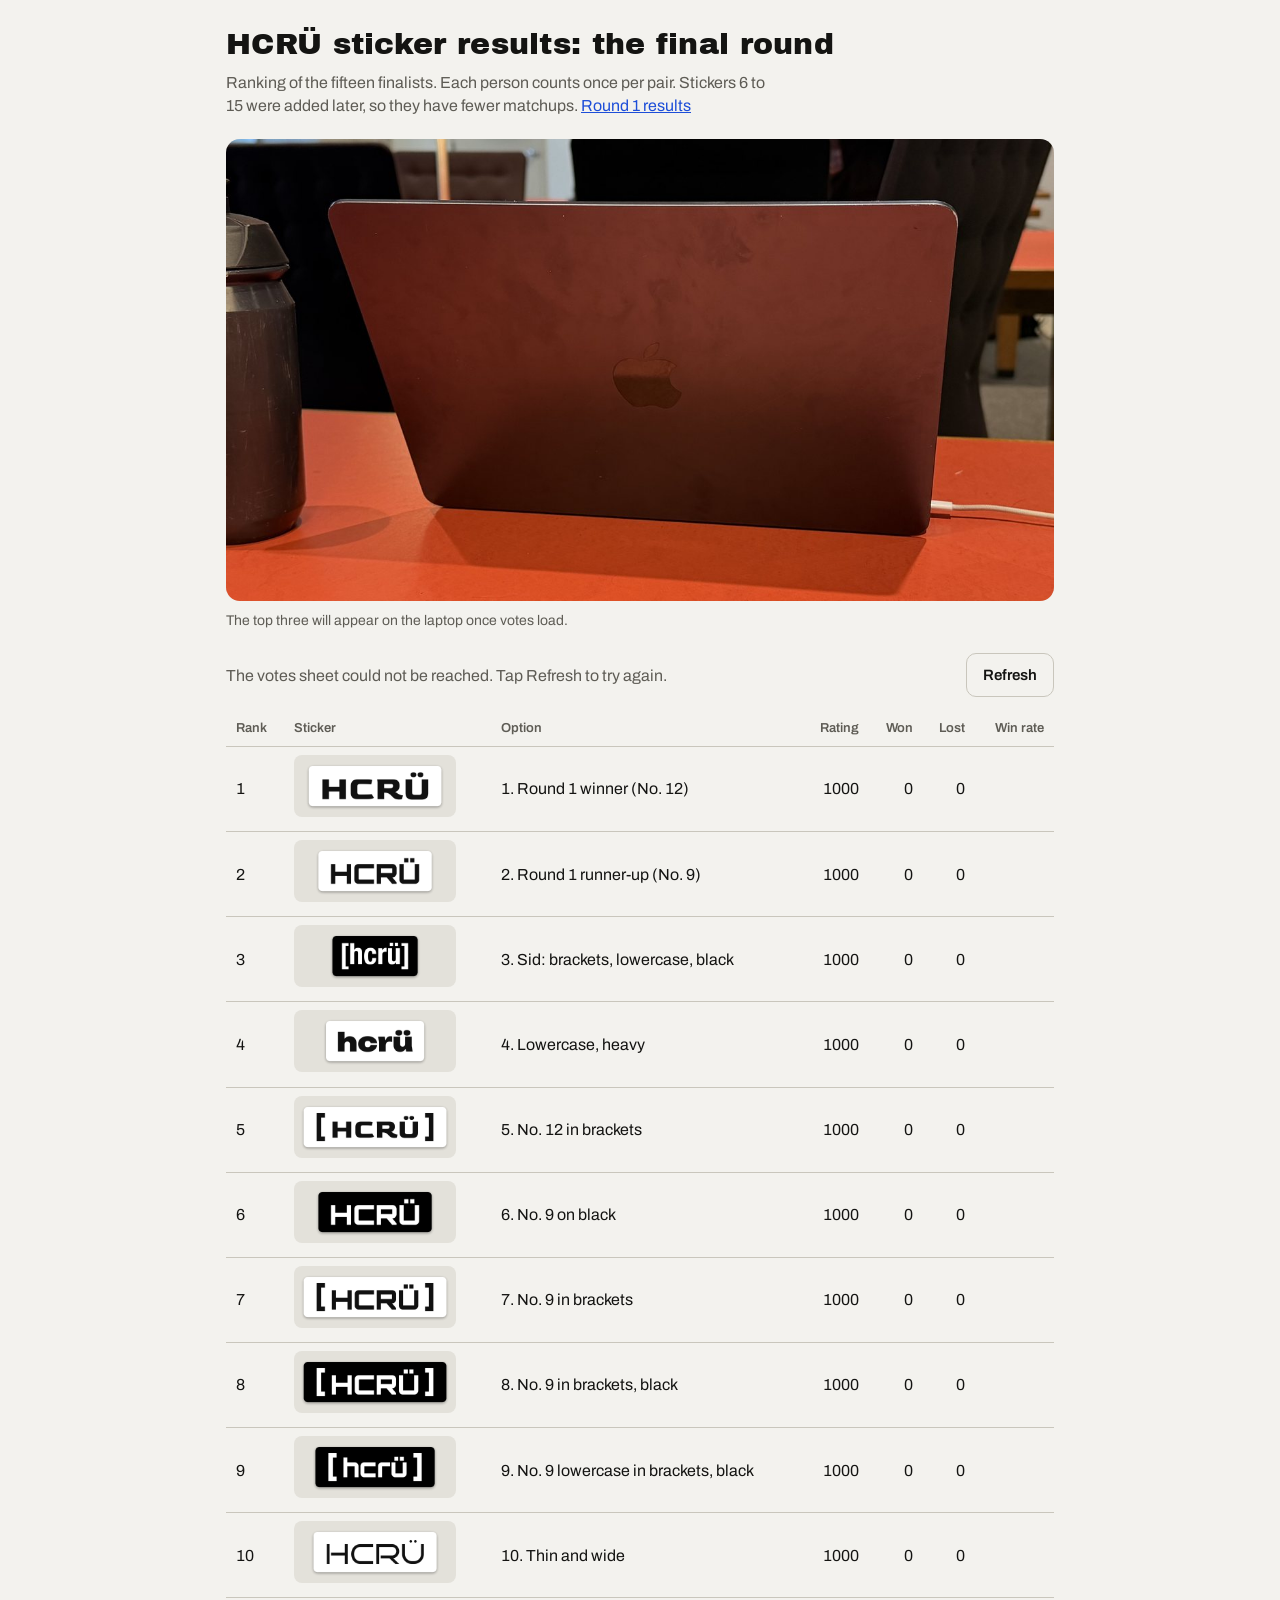
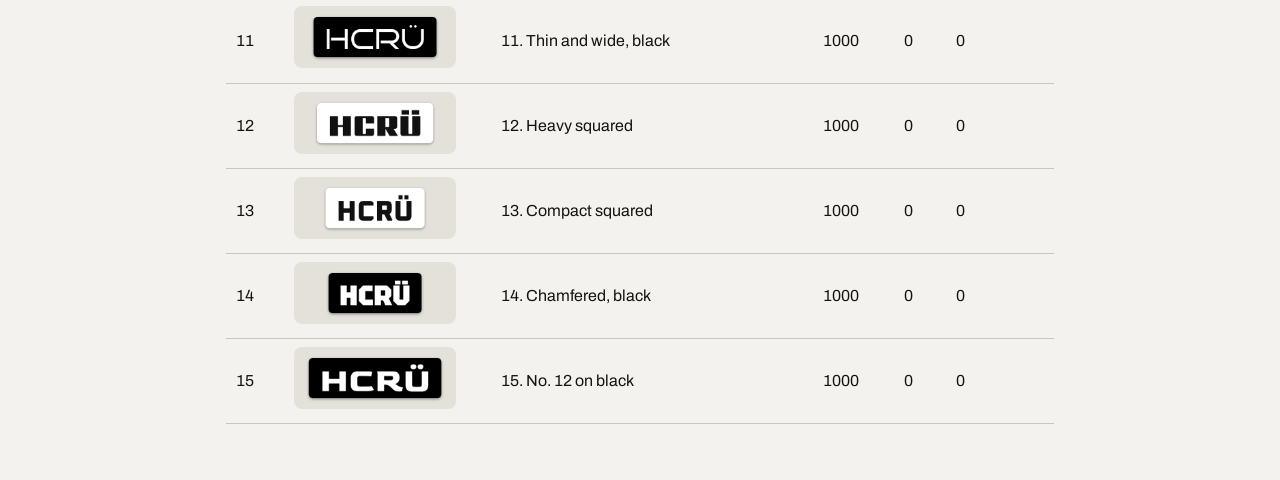
==== commit 620ccc01: "Seal the final ranking until the vote closes at 9 pm Eastern Before then the results page shows only" ====
--- a/results.html
+++ b/results.html
@@ -17,12 +17,12 @@
 <main>
   <header class="stack-s">
     <h1>HCRÜ sticker results: the final round</h1>
-    <p class="lede">Live ranking of the fifteen finalists. Each person counts once per pair. Stickers 6 to 15 were added later, so they have fewer matchups. <a href="round1.html">Round 1 results</a></p>
+    <p class="lede">Ranking of the fifteen finalists. Each person counts once per pair. Stickers 6 to 15 were added later, so they have fewer matchups. <a href="round1.html">Round 1 results</a></p>
   </header>
 
   <section class="stack-s" aria-label="Current top three on a laptop">
     <canvas class="lid" id="lid" width="1220" height="680" role="img" aria-label="Back of a dark laptop on a red table"></canvas>
-    <p class="note" id="lidNote">The current top three will appear on the laptop once votes load.</p>
+    <p class="note" id="lidNote"></p>
   </section>
 
   <section class="stack-m">
@@ -30,7 +30,8 @@
       <p id="summary" class="status" role="status">Loading votes…</p>
       <button class="btn" id="refresh" type="button">Refresh</button>
     </div>
-    <div class="tablewrap">
+    <p id="sealed" hidden>The order is sealed until <strong>9:00 pm Eastern tonight</strong>, so nobody votes with the leader in mind. <span id="sealedLeft"></span> Voting is still open: <a href="./">cast your picks</a>.</p>
+    <div class="tablewrap" id="tablewrap">
       <table>
         <thead><tr><th>Rank</th><th>Sticker</th><th>Option</th><th class="num">Rating</th><th class="num">Won</th><th class="num">Lost</th><th class="num">Win rate</th></tr></thead>
         <tbody id="body"></tbody>
@@ -43,6 +44,9 @@
 (function(){
   var N=15, L='abcdefghijklmno';
   var NAMES=['1. Round 1 winner (No. 12)','2. Round 1 runner-up (No. 9)','3. Sid: brackets, lowercase, black','4. Lowercase, heavy','5. No. 12 in brackets','6. No. 9 on black','7. No. 9 in brackets','8. No. 9 in brackets, black','9. No. 9 lowercase in brackets, black','10. Thin and wide','11. Thin and wide, black','12. Heavy squared','13. Compact squared','14. Chamfered, black','15. No. 12 on black'];
+  /* The ranking stays hidden until the vote closes: 9:00 pm Eastern on 14 Nov 2026, which is 02:00 UTC on the 15th. */
+  var REVEAL=Date.UTC(2026,10,15,2,0,0);
+  function sealed(){return Date.now()<REVEAL}
   var SHEET='11CRZsgi-4AOgsLqMVMHACN01LFR98q4lLzRpPHoyaM0';
   var $=function(id){return document.getElementById(id)};
   var src=function(i){return 'final/f'+(i+1)+'.png'};
@@ -106,12 +110,12 @@
     g.drawImage(lidLayer,0,0);
   }
   function lid(top,ready){
-    var parts=top.map(function(s,i){return PLACES[i]+': '+NAMES[s].replace(/^\d+\. /,'')});
-    lidTop=ready?top:null;
+    var parts=top.map(function(s,i){return PLACES[i]+': '+NAMES[s].replace(/^\d+\. /,'')}),hide=sealed();
+    ready=ready&&!hide;lidTop=ready?top:null;
     if(ready)top.forEach(function(s){if(!lidImgs[s]){lidImgs[s]=new Image();lidImgs[s].onload=lidDraw;lidImgs[s].src=src(s)}});
     lidDraw();
-    $('lidNote').textContent=ready?'Current top three, at about 27 mm tall. '+parts.join('; ')+'.':'The current top three will appear on the laptop once votes load.';
-    $('lid').setAttribute('aria-label','Back of a dark laptop on a red table'+(ready?', with the current top three stickers on its lid. '+parts.join('; ')+'.':'.'));
+    $('lidNote').textContent=ready?'Top three, at about 27 mm tall. '+parts.join('; ')+'.':hide?'The top three go on this laptop at 9:00 pm Eastern tonight.':'The top three will appear on the laptop once votes load.';
+    $('lid').setAttribute('aria-label','Back of a dark laptop on a red table'+(ready?', with the top three stickers on its lid. '+parts.join('; ')+'.':'.'));
   }
   lidPhoto.onload=lidDraw;lidPhoto.src='laptop.jpg';
   function render(values){
@@ -130,6 +134,8 @@
     lid(order.slice(0,3),games.length>0);
     $('summary').textContent=games.length+(games.length===1?' pick':' picks')+' from '+nv+(nv===1?' person':' people')+'.';
     var body=$('body');body.textContent='';
+    $('sealed').hidden=!sealed();$('tablewrap').hidden=sealed();
+    if(sealed()){left();return}
     order.forEach(function(s,n){
       var tr=document.createElement('tr');
       function td(text,cls){var c=document.createElement('td');if(cls)c.className=cls;c.textContent=text;tr.appendChild(c);return c}
@@ -140,6 +146,15 @@
       var t=won[s]+lost[s];td(t?Math.round(100*won[s]/t)+'%':'',' num'.trim());
       body.appendChild(tr);
     });
+  }
+
+  function left(){
+    var m=Math.ceil((REVEAL-Date.now())/60000),h=Math.floor(m/60);
+    $('sealedLeft').textContent=m>0?'That is in '+(h?h+' h ':'')+(m%60)+' min.':'';
+  }
+  /* Keep the countdown fresh, and reveal on the minute without needing a reload. */
+  if(sealed()){
+    var tick=setInterval(function(){if(sealed())left();else{clearInterval(tick);load()}},15000);
   }
 
   /* The responses sheet is read through its public query endpoint, loaded as a script. */
